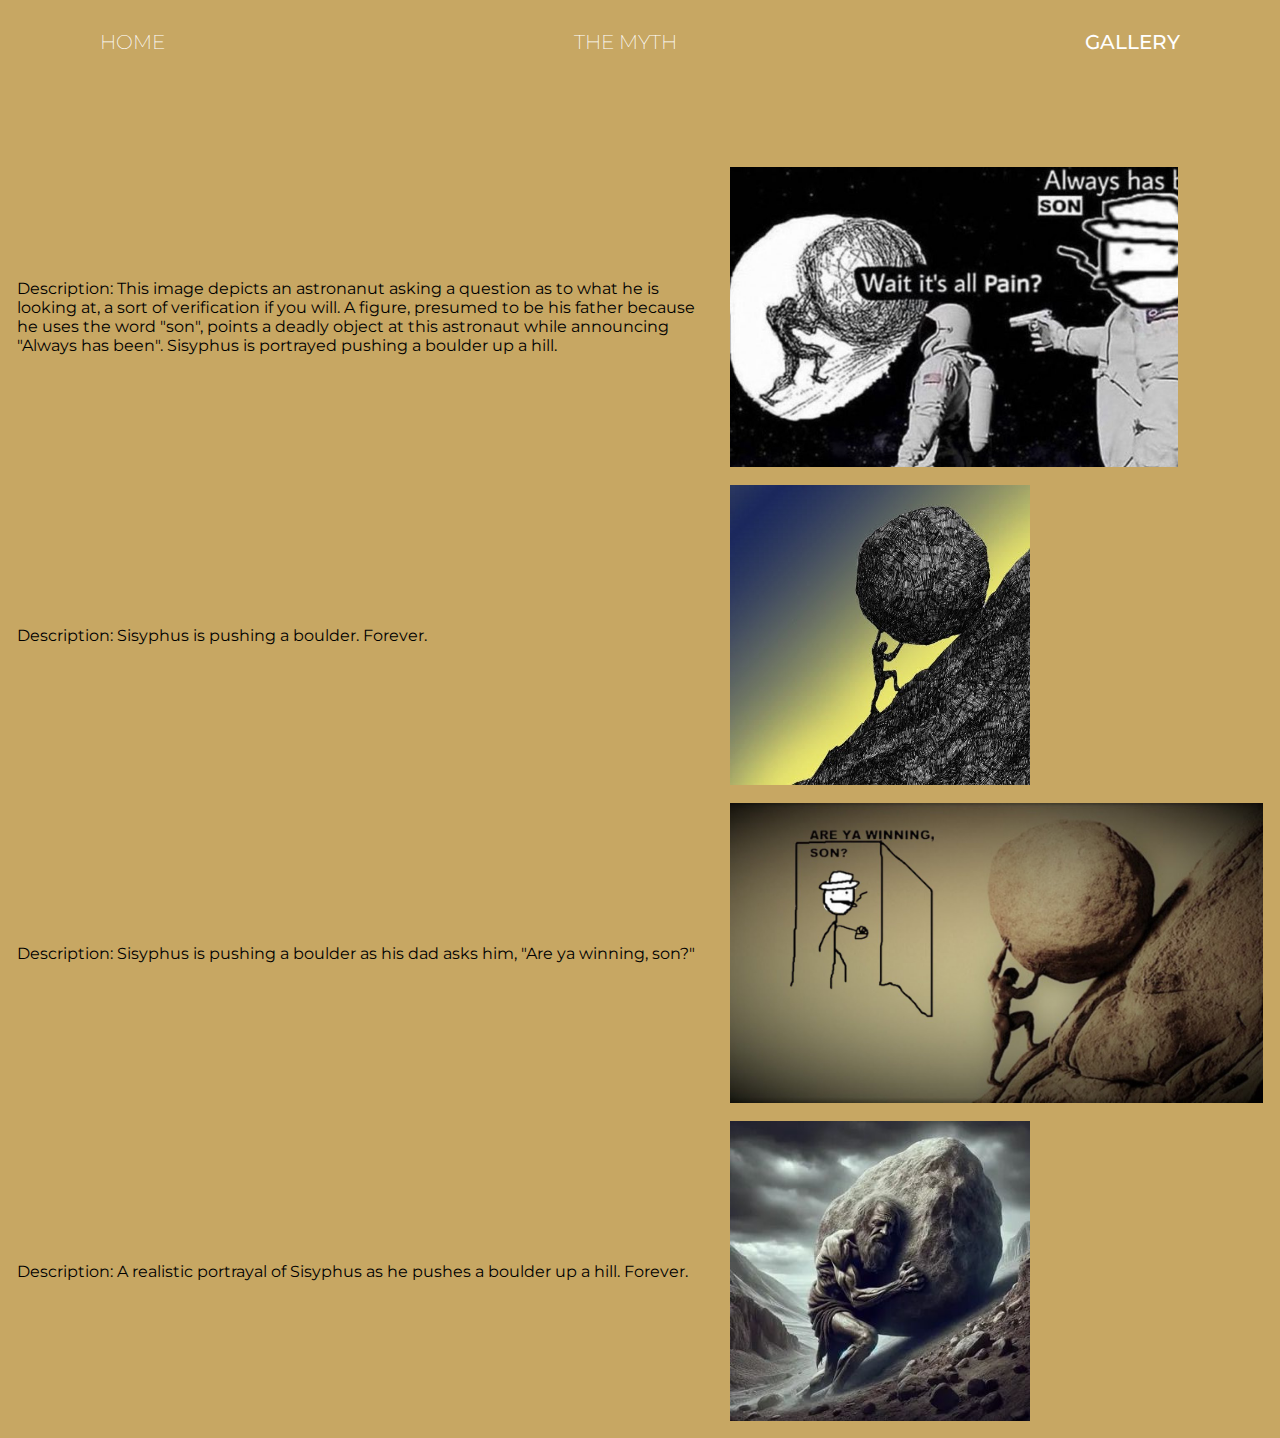
==== gallery.html @ 37c89b54 "final" ====
<html lang="en">
<head>
    <meta charset="utf-8">
    <meta name="viewport" content="width-device-width, initial-scale-1, shrink-to-fit=no">
    <title>SISYPHUS</title>
    <link rel="stylesheet" href="stylesheet.css">
    <link rel="preconnect" href="https://fonts.googleapis.com">
    <link rel="preconnect" href="https://fonts.gstatic.com" crossorigin>
    <link href="https://fonts.googleapis.com/css2?family=Montserrat:ital,wght@0,100..900;1,100..900&display=swap" rel="stylesheet">
</head>
<body class="mythbody">
    <div class="container">
        <div class="navbar">
            <ul>
                <li><a href="index.html">HOME</a></li>
                <li><a href="myth.html">THE MYTH</a></li>
                <li><a class="active" href="#">GALLERY</a></li>
            </ul>
        </div>
        <div class="images">
            <table>
                <tr>
                    <td>Description: This image depicts an astronanut asking a question as to what he is looking at, a sort of verification if you will. A figure, presumed to be his father because he uses the word "son", points a deadly object at this astronaut while announcing "Always has been". Sisyphus is portrayed pushing a boulder up a hill.</td>
                    <td><img src="images/sis2.jpg" alt=""></td>
                </tr>
                <tr>
                    <td>Description: Sisyphus is pushing a boulder. Forever.</td>
                    <td><img src="images/sis1.jpg" alt=""></td>
                </tr>
                <tr>
                    <td>Description: Sisyphus is pushing a boulder as his dad asks him, "Are ya winning, son?"</td>
                    <td><img src="images/sis4.jpg" alt=""></td>
                </tr>
                <tr>
                    <td>Description: A realistic portrayal of Sisyphus as he pushes a boulder up a hill. Forever.</td>
                    <td><img src="images/sis5.jpg" alt=""></td>
                </tr>
            </table>
        </div>
    </div>
</body>
</html>
---- stylesheet.css ----
.mainbody {
    height: 100vh;
    width: 100vw;
    overflow: hidden;
    margin: 0;
    padding: 0;
    background-color: #c7a763;
    font-family: 'Montserrat', sans-serif;
    display: flex;
    justify-content: center;
    flex-direction: column;
}

.navbar {
    padding: 30px 0px;
    width: 100%;
    height: 10%;
}

.navbar ul {
    list-style-type: none; 
    margin: 0 100px;
    padding: 0;
    display: flex; 
    justify-content: space-between; 
}

.navbar a {
    text-decoration: none;
    color: white;
    font-size: 20px;
    font-weight: 200;
}

.navbar a:hover {
    font-weight: 500;
}

.navbar a.active {
    font-weight: 500;
}

.centerbox {
    display: flex;
    position: relative;
    height: 100%;
    width: 100%;
    align-items: center;
    justify-content: center;
}

.wrapper {
    display: flex;
    position: absolute;
    top: 20%;
}

.boulder {
    width: 200px; 
    height: 200px; 
    background: radial-gradient(circle at 30% 30%, #7f8c8d, #34495e);
    border-radius: 50%;
    display: flex; 
    align-items: center; 
    justify-content: center; 
    position: relative;
    color: white; 
    font-size: 20px; 
    bottom: 10%;
    animation: rotate 2s linear infinite;
}

@keyframes rotate {
    from {
      transform: rotate(0deg);
    }
    to {
      transform: rotate(360deg);
    }
  }

.ground {
    position: absolute;
    width: 200px;
    height: 10px;
    left: 27.2%;
    bottom: 3%;
    z-index: -1;
    transform: rotate(-35deg);
    background-color: rgb(82, 80, 75);
    border-radius: 15px;
}


/*MYTH PAGE*/

.mythbody {
    box-sizing: border-box;
    margin: 0;
    padding: 0;
    overflow-x: auto;
    overflow-y: auto;
    background-color: #c7a763;
    font-family: 'Montserrat', sans-serif;
}

.about_myth {
    display: flex;
    flex-direction: row;
}

.box1, .box2 {
    min-height: 500px;
}

.box1 {
    position: relative;
    display: flex;
    flex-direction: column;
    background-color: white;
    width: 40%;
    gap: 3rem;
    justify-content: center;
    align-items: center;
}

.box2 {
    background-color: black;
    width: 60%;
    text-align: center;
}

#word1, #word2 {
    color: black;
    font-weight: 700;
    font-size: 5rem;
    width: min-content;
    margin: 0;
}

.box2 p {
    position: relative;
    color: white;
    font-size: 2rem;
    margin: 10% 10%;
}

.quotes_box {
    display: flex;
    position: relative;
    flex-direction: column;
    min-height: 600px;
    background-color: rgb(32, 32, 32);
    align-items: center;
}

.quotes_box h1 {
    font-size: 5rem;
    color: white;
    height: fit-content;
    margin: 20px 0;
    text-align: center;
}

.quotes_box img {   
    position: absolute;
    width: 200px;
    height: auto;
    top: 35%;
}

.quotes {
    position: relative;
    display: flex;
    justify-content: space-between;
    text-align: center;
    color: white;
    width: 100%;
    font-weight: 600;
    font-size: 1.2em;
}

.quotes_left {
    width: 30%;
    display: flex;
    flex-direction: column;
    gap: 13rem;
}

.quotes_right {
    width: 30%;
    display: flex;
    flex-direction: column;
    gap: 13rem;
}

.quote1 {
    margin-top: 3rem;
    margin-left: 2rem;
    text-align: left;
}

.quote2 {
    margin-left: 2rem;
    text-align: left;
}

.quote3 {
    margin-top: 3rem;
    margin-right: 2rem;
    text-align: left;
}

.quote4 {
    margin-right: 2rem;
    text-align: left;
}


.images img {
    height: 300px;
    width: auto;
}

table {
    border-spacing: 1rem;
    word-wrap: break-word;
}
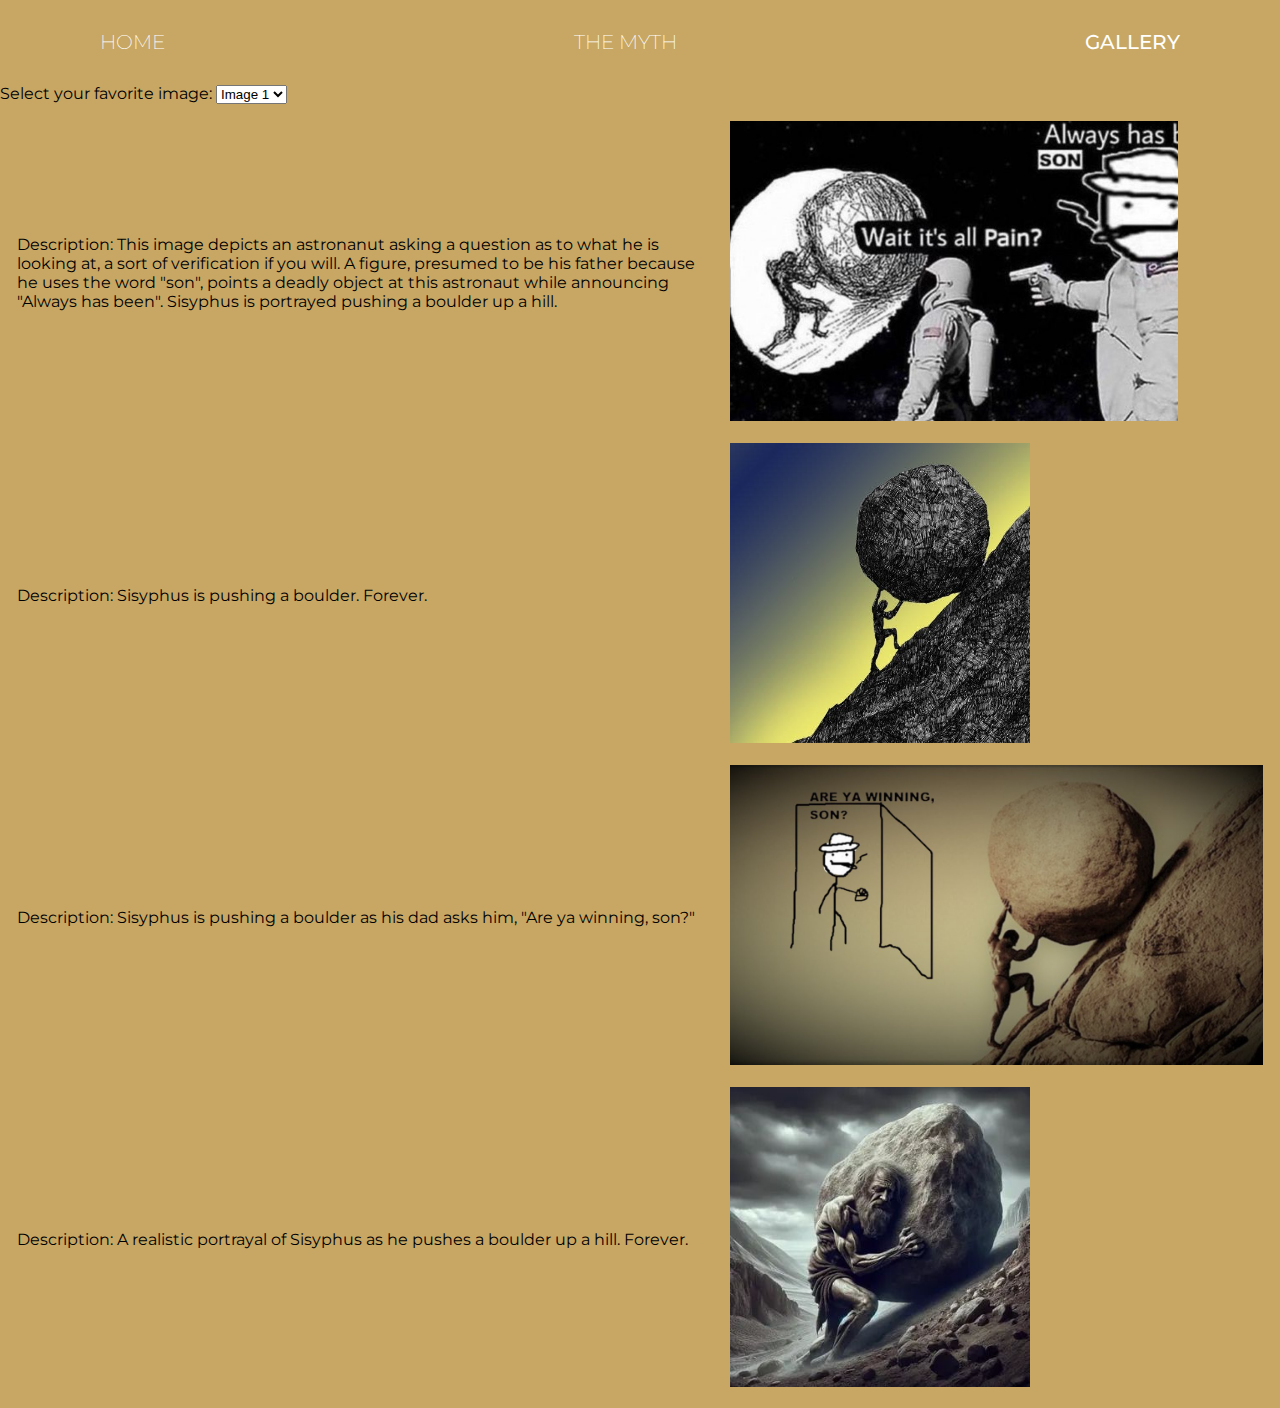
==== commit 6f08bd6a: "finalfinal" ====
--- a/gallery.html
+++ b/gallery.html
@@ -1,3 +1,4 @@
+<!DOCTYPE html>
 <html lang="en">
 <head>
     <meta charset="utf-8">
@@ -18,6 +19,13 @@
             </ul>
         </div>
         <div class="images">
+            <label for="imgs">Select your favorite image: </label>
+            <select name="imgs" id="imgs">
+                <option value="img1">Image 1</option>
+                <option value="img2">Image 2</option>
+                <option value="img3">Image 3</option>
+                <option value="img4">Image 4</option>
+            </select>
             <table>
                 <tr>
                     <td>Description: This image depicts an astronanut asking a question as to what he is looking at, a sort of verification if you will. A figure, presumed to be his father because he uses the word "son", points a deadly object at this astronaut while announcing "Always has been". Sisyphus is portrayed pushing a boulder up a hill.</td>
--- a/stylesheet.css
+++ b/stylesheet.css
@@ -225,4 +225,4 @@
 table {
     border-spacing: 1rem;
     word-wrap: break-word;
-}+}
